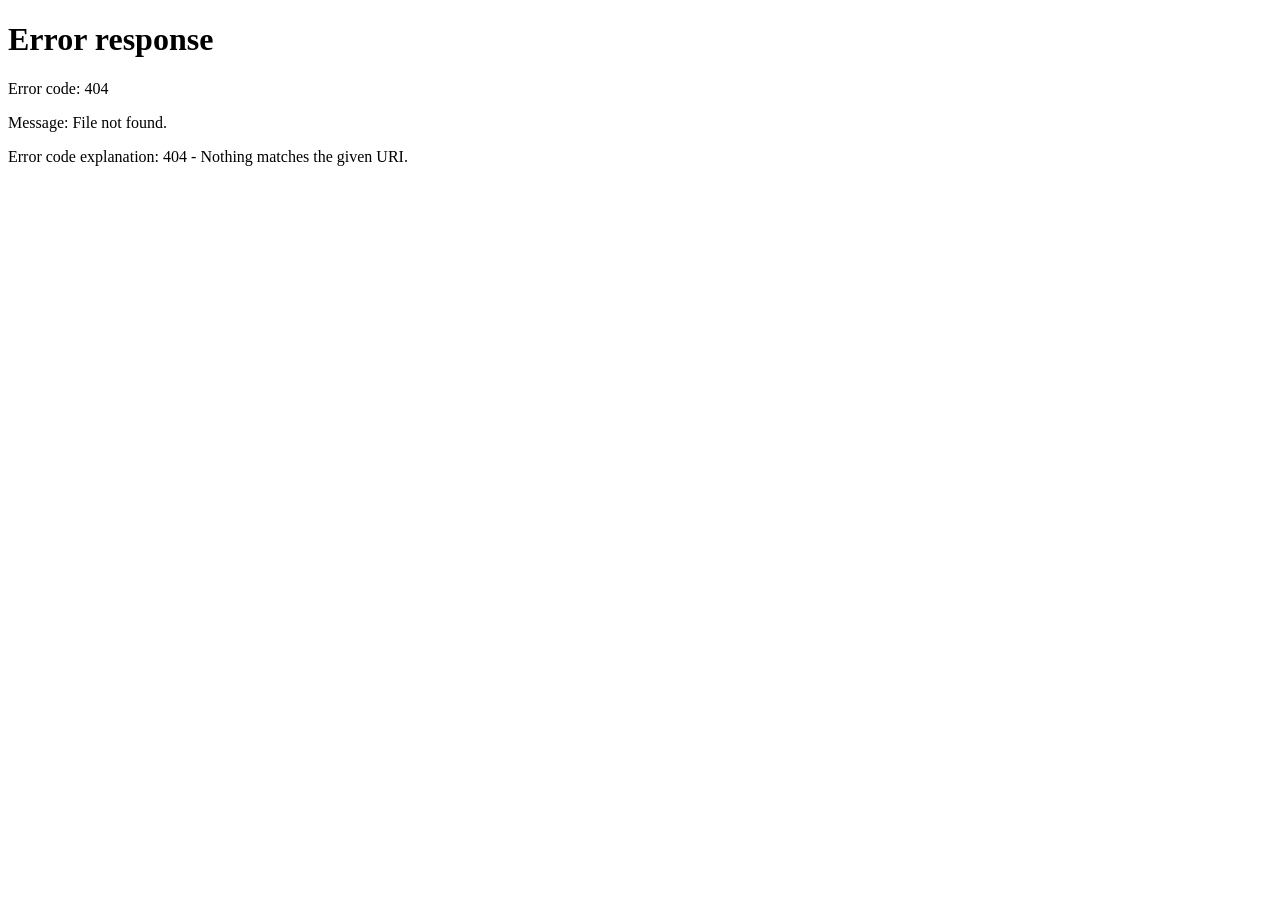
==== admin.html @ 7091c042 "Se organizan los labels de las graficas, se ajusta la vista de modulos desconectados y su ineficienc" ====
<!DOCTYPE html>
<html lang="es">

<head>
  <meta charset="UTF-8" />
  <meta name="viewport" content="width=device-width, initial-scale=1.0" />
  <title>EX-VIEW Solar — Configurador de Dashboard</title>
  <meta name="description" content="Configura los parámetros para ver el dashboard de anomalías fotovoltaicas." />
  <link rel="preconnect" href="https://fonts.googleapis.com" />
  <link rel="preconnect" href="https://fonts.gstatic.com" crossorigin />
  <link href="https://fonts.googleapis.com/css2?family=Inter:wght@300;400;500;600;700;800&display=swap"
    rel="stylesheet" />
  <link rel="stylesheet" href="css/admin.css?v=2.3" />
</head>

<body>

  <!-- Background particles -->
  <div class="bg-grid"></div>

  <main class="page-wrapper">

    <!-- Header -->
    <header class="site-header">
      <img src="media/logo-nav.png" alt="EX-VIEW Solar logo"
        style="height:75px;width:auto;object-fit:contain;display:block;flex-shrink:0;" />
      <div>
        <h1 class="site-title">EX-VIEW <span>Solar</span></h1>
        <p class="site-subtitle">Configurador de Dashboard de Anomalías</p>
      </div>
    </header>

    <!-- Card -->
    <section class="card" aria-labelledby="form-title">
      <div class="card-header">
        <h2 id="form-title">Parámetros del Dashboard</h2>
        <p>Completa los datos para generar el enlace al dashboard.</p>
      </div>

      <form id="dashboardForm" class="form" novalidate>

        <!-- Asset con autocomplete -->
        <div class="form-group autocomplete-wrap">
          <label for="installation">Nombre de instalación <span class="required">*</span></label>
          <input id="installation" name="installation" type="text" placeholder="Ej: Planta Solar Norte"
            autocomplete="off" required />
          <ul id="assetDropdown" class="autocomplete-list" hidden></ul>
          <span class="hint">Escribe para buscar instalaciones en la base de datos.</span>
        </div>

        <!-- 1. Total de paneles -->
        <div class="form-group">
          <label for="total_paneles">Total de paneles <span class="required">*</span></label>
          <input id="total_paneles" name="total_paneles" type="number" min="1" placeholder="Ej: 500" required />
        </div>

        <!-- 2. Strings desconectados: toggle izquierda, módulos derecha (si Sí) -->
        <div class="form-row">
          <div class="form-group">
            <div class="toggle-group">
              <label>¿Strings desconectados?</label>
              <div class="toggle-pill" role="group" aria-label="¿Existen strings desconectados?">
                <button type="button" id="toggleStringNo" class="active" aria-pressed="true">No</button>
                <button type="button" id="toggleStringYes" aria-pressed="false">Sí</button>
              </div>
            </div>
          </div>
          <div id="modulosGroup" class="form-group modulos-field hidden-field">
            <label for="modulos_desconectados">Módulos desconectados <span class="required">*</span></label>
            <input id="modulos_desconectados" name="modulos_desconectados" type="number" min="1" placeholder="Ej: 2" />
          </div>
        </div>

        <!-- 3. Capacidad + Unidad -->
        <div class="form-row">
          <div class="form-group">
            <label for="capacidad_instalada_mw">Capacidad instalada <span class="required">*</span></label>
            <input id="capacidad_instalada_mw" name="capacidad_instalada_mw" type="number" min="0.001" step="0.001"
              placeholder="Ej: 2.5" required />
          </div>
          <div class="form-group">
            <label for="unidad">Unidad de pérdida <span class="required">*</span></label>
            <select id="unidad" name="unidad" required>
              <option value="MW">MW (Megawatts)</option>
              <option value="kW">kW (Kilowatts)</option>
            </select>
          </div>
        </div>

        <!-- Files URL (opcional) -->
        <div class="form-group">
          <label for="files_url">URL de archivos (opcional)</label>
          <input id="files_url" name="files_url" type="url" placeholder="https://drive.google.com/..." />
          <span class="hint">Enlace a imágenes o reportes de la inspección.</span>
        </div>

        <button type="submit" id="submitBtn" class="btn-primary">
          <span class="btn-text">Ver Dashboard</span>
        </button>
      </form>
    </section>

    <!-- Error -->
    <div id="errorBanner" class="error-banner" hidden role="alert">
      <svg width="18" height="18" viewBox="0 0 24 24" fill="none" stroke="currentColor" stroke-width="2">
        <circle cx="12" cy="12" r="10" />
        <line x1="12" y1="8" x2="12" y2="12" />
        <line x1="12" y1="16" x2="12.01" y2="16" />
      </svg>
      <span id="errorMessage"></span>
    </div>

  </main>

  <script src="js/admin.js?v=2.3"></script>
</body>

</html>
---- css/admin.css ----
/* ═══════════════════════════════════════════════════════════
   EX-VIEW Solar — Admin Form Styles (Light Theme)
   ═══════════════════════════════════════════════════════════ */

*,
*::before,
*::after {
  box-sizing: border-box;
  margin: 0;
  padding: 0;
}
[hidden] { display: none !important; }

:root {
  --clr-bg: #f8fafc;
  --clr-surface: #ffffff;
  --clr-surface-2: #f1f5f9;
  --clr-border: #e2e8f0;
  --clr-amber: #f59e0b;
  --clr-amber-2: #fbbf24;
  --clr-text: #0f172a;
  --clr-muted: #64748b;
  --clr-success: #10b981;
  --clr-error: #ef4444;
  --radius: 12px;
  --radius-sm: 8px;
  --ff: 'Inter', system-ui, sans-serif;
}

html {
  font-size: 16px;
}

body {
  font-family: var(--ff);
  background: var(--clr-bg);
  color: var(--clr-text);
  min-height: 100vh;
  line-height: 1.6;
}

/* ── Background grid ──────────────────────────────────────── */
.bg-grid {
  position: fixed;
  inset: 0;
  z-index: 0;
  pointer-events: none;
  background-image:
    linear-gradient(rgba(245, 158, 11, .06) 1px, transparent 1px),
    linear-gradient(90deg, rgba(245, 158, 11, .06) 1px, transparent 1px);
  background-size: 48px 48px;
}

/* ── Layout ──────────────────────────────────────────────── */
.page-wrapper {
  position: relative;
  z-index: 1;
  max-width: 640px;
  margin: 0 auto;
  padding: 2.5rem 1.25rem 4rem;
  display: flex;
  flex-direction: column;
  gap: 1.5rem;
  width: 100%;
  min-width: 0;
}

/* ── Header ──────────────────────────────────────────────── */
.site-header {
  display: flex;
  align-items: center;
  gap: 1rem;
  padding-bottom: 1rem;
  border-bottom: 1px solid var(--clr-border);
}

.logo-mark {
  width: 52px;
  height: 52px;
  background: rgba(245, 158, 11, .1);
  border: 1px solid rgba(245, 158, 11, .3);
  border-radius: 12px;
  display: grid;
  place-items: center;
  flex-shrink: 0;
}

.site-title {
  font-size: 1.35rem;
  font-weight: 800;
  letter-spacing: -.02em;
  color: var(--clr-text);
}

.site-title span {
  color: var(--clr-amber);
}

.site-subtitle {
  font-size: .8rem;
  color: var(--clr-muted);
  margin-top: .1rem;
}

/* ── Card ────────────────────────────────────────────────── */
.card {
  background: var(--clr-surface);
  border: 1px solid var(--clr-border);
  border-radius: var(--radius);
  overflow: hidden;
  box-shadow: 0 1px 8px rgba(0, 0, 0, .06);
}

.card-header {
  padding: 1.75rem 1.75rem 0;
}

.card-header h2 {
  font-size: 1.1rem;
  font-weight: 700;
  margin-bottom: .3rem;
  color: var(--clr-text);
}

.card-header p {
  font-size: .85rem;
  color: var(--clr-muted);
}

/* ── Form ────────────────────────────────────────────────── */
.form {
  padding: 1.75rem;
  display: flex;
  flex-direction: column;
  gap: 1.25rem;
}

.form-row {
  display: grid;
  grid-template-columns: 1fr 1fr;
  gap: 1rem;
}

.form-group {
  display: flex;
  flex-direction: column;
  gap: .35rem;
}

.form-group label {
  font-size: .75rem;
  font-weight: 600;
  color: var(--clr-muted);
  text-transform: uppercase;
  letter-spacing: .05em;
}

.required {
  color: var(--clr-amber);
}

.form-group input,
.form-group select {
  background: var(--clr-surface);
  border: 1px solid var(--clr-border);
  border-radius: var(--radius-sm);
  color: var(--clr-text);
  font-family: var(--ff);
  font-size: .9rem;
  padding: .65rem .9rem;
  transition: border-color .2s, box-shadow .2s;
  outline: none;
  appearance: none;
  -webkit-appearance: none;
}

.form-group input:focus,
.form-group select:focus {
  border-color: var(--clr-amber);
  box-shadow: 0 0 0 3px rgba(245, 158, 11, .15);
}

.form-group input::placeholder {
  color: var(--clr-muted);
}

.form-group select {
  background-image: url("data:image/svg+xml,%3Csvg xmlns='http://www.w3.org/2000/svg' width='12' height='12' viewBox='0 0 24 24' fill='none' stroke='%2364748b' stroke-width='2'%3E%3Cpolyline points='6 9 12 15 18 9'/%3E%3C/svg%3E");
  background-repeat: no-repeat;
  background-position: right .75rem center;
  padding-right: 2.25rem;
  cursor: pointer;
}

.hint {
  font-size: .75rem;
  color: var(--clr-muted);
}

/* ── Buttons ─────────────────────────────────────────────── */
.btn-primary {
  display: inline-flex;
  align-items: center;
  justify-content: center;
  gap: .5rem;
  background: #02152a;
  color: #fff;
  font-family: var(--ff);
  font-size: .9rem;
  font-weight: 700;
  border: none;
  border-radius: var(--radius-sm);
  padding: .8rem 1.5rem;
  cursor: pointer;
  transition: opacity .2s, transform .15s, box-shadow .2s;
  box-shadow: 0 4px 20px rgba(2,21,42,.35);
  text-decoration: none;
}

.btn-primary:hover {
  opacity: .88;
  transform: translateY(-1px);
  box-shadow: 0 8px 28px rgba(2,21,42,.5);
}

.btn-primary:active {
  transform: translateY(0);
}

.btn-primary:disabled {
  opacity: .6;
  cursor: not-allowed;
  transform: none;
}

.btn-spinner svg {
  animation: spin .7s linear infinite;
}

@keyframes spin {
  to {
    transform: rotate(360deg);
  }
}

.btn-secondary {
  background: var(--clr-surface-2);
  border: 1px solid var(--clr-border);
  color: var(--clr-text);
  font-family: var(--ff);
  font-size: .82rem;
  font-weight: 500;
  border-radius: var(--radius-sm);
  padding: .5rem 1rem;
  cursor: pointer;
  transition: background .2s, border-color .2s;
}

.btn-secondary:hover {
  background: var(--clr-border);
}

.btn-ghost {
  background: transparent;
  border: 1px solid var(--clr-border);
  color: var(--clr-muted);
  font-family: var(--ff);
  font-size: .85rem;
  border-radius: var(--radius-sm);
  padding: .65rem 1.2rem;
  cursor: pointer;
  transition: color .2s, border-color .2s;
}

.btn-ghost:hover {
  color: var(--clr-text);
  border-color: #94a3b8;
}

.btn-copy {
  background: var(--clr-surface-2);
  border: 1px solid var(--clr-border);
  color: var(--clr-muted);
  border-radius: var(--radius-sm);
  padding: .5rem .75rem;
  cursor: pointer;
  transition: color .2s, border-color .2s;
  flex-shrink: 0;
}

.btn-copy:hover {
  color: var(--clr-amber);
  border-color: var(--clr-amber);
}

/* ── Autocomplete dropdown ───────────────────────────────── */
.autocomplete-wrap {
  position: relative;
}

.autocomplete-list {
  position: absolute;
  top: calc(100% - .35rem);
  left: 0;
  right: 0;
  z-index: 100;
  background: var(--clr-surface);
  border: 1px solid var(--clr-amber);
  border-top: none;
  border-radius: 0 0 var(--radius-sm) var(--radius-sm);
  box-shadow: 0 8px 24px rgba(0, 0, 0, .12);
  list-style: none;
  max-height: 200px;
  overflow-y: auto;
  margin: 0;
  padding: .25rem 0;
}

.autocomplete-list li {
  padding: .55rem .9rem;
  font-size: .88rem;
  color: var(--clr-text);
  cursor: pointer;
  transition: background .15s, color .15s;
  outline: none;
}

.autocomplete-list li:hover,
.autocomplete-list li:focus {
  background: rgba(245, 158, 11, .1);
  color: #b45309;
}

@keyframes slideUp {
  from {
    opacity: 0;
    transform: translateY(16px);
  }

  to {
    opacity: 1;
    transform: none;
  }
}

/* ── Toggle Sí / No ─────────────────────────────────────── */
.toggle-group {
  display: flex;
  align-items: center;
  gap: .5rem;
}

.toggle-group label {
  font-size: .75rem;
  font-weight: 600;
  color: var(--clr-muted);
  text-transform: uppercase;
  letter-spacing: .05em;
  margin-bottom: 0;
}

.toggle-pill {
  display: inline-flex;
  border: 1px solid var(--clr-border);
  border-radius: 999px;
  overflow: hidden;
  background: var(--clr-surface-2);
}

.toggle-pill button {
  font-family: var(--ff);
  font-size: .8rem;
  font-weight: 600;
  border: none;
  background: transparent;
  color: var(--clr-muted);
  padding: .35rem .85rem;
  cursor: pointer;
  transition: background .2s, color .2s;
  border-radius: 999px;
}

.toggle-pill button.active {
  background: #02152a;
  color: #fff;
}

.modulos-field {
  transition: opacity .2s;
}

.modulos-field.hidden-field {
  display: none;
}

/* ── Error banner ────────────────────────────────────────── */
.error-banner {
  display: flex;
  align-items: center;
  gap: .6rem;
  background: rgba(239, 68, 68, .08);
  border: 1px solid rgba(239, 68, 68, .25);
  border-radius: var(--radius-sm);
  color: #dc2626;
  font-size: .85rem;
  padding: .85rem 1.1rem;
  animation: slideUp .3s ease;
}

/* ── Responsive ──────────────────────────────────────────── */
html, body { overflow-x: hidden; }

@media (max-width: 600px) {
  .page-wrapper { padding: 1.75rem 1rem 3rem; }
}

@media (max-width: 520px) {
  .form-row {
    grid-template-columns: 1fr;
  }

  .action-row {
    flex-direction: column;
  }

  .action-row .btn-primary,
  .action-row .btn-ghost {
    width: 100%;
    justify-content: center;
  }

  /* Toggle: centrar en pantallas pequeñas */
  .toggle-group {
    flex-wrap: wrap;
    gap: .4rem;
  }

  /* Inputs y selects: ancho completo */
  .form-group input,
  .form-group select {
    width: 100%;
  }

  .site-header {
    flex-direction: column;
    text-align: center;
  }
}

@media (max-width: 360px) {
  .page-wrapper { padding: 1.25rem .75rem 2.5rem; }

  .form-group input,
  .form-group select {
    font-size: .82rem;
    padding: .55rem .75rem;
  }

  .btn-primary {
    font-size: .85rem;
    padding: .75rem 1.2rem;
  }

  .site-title { font-size: 1.1rem; }
  .site-subtitle { font-size: .72rem; }

  .card-header { padding: 1.25rem 1.25rem 0; }
  .form { padding: 1.25rem; }
}
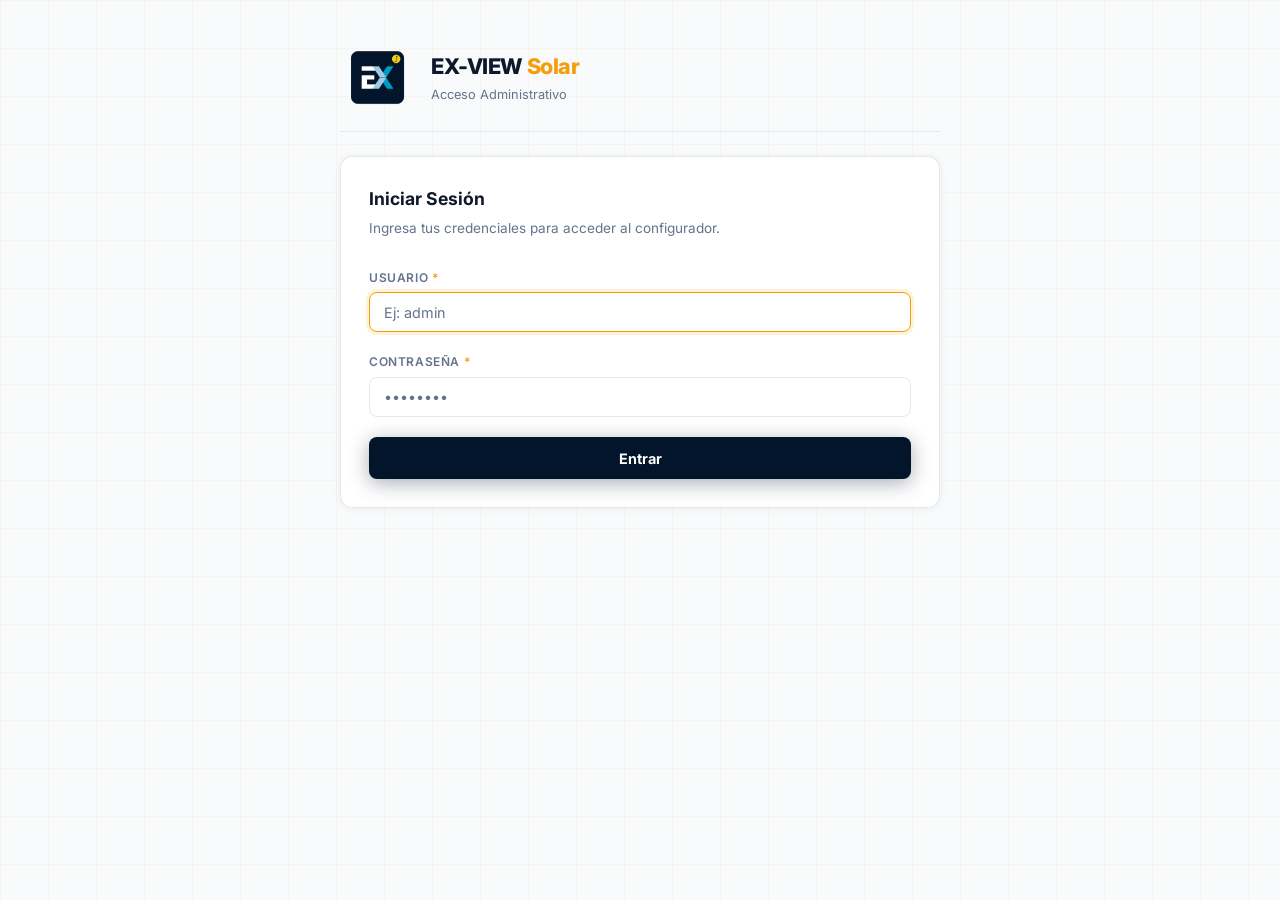
==== commit 5abb86b0: "se ajustan las graficas de acuerdo a los valores de los informes si tiene ineficiencia o no. Se agre" ====
--- a/admin.html
+++ b/admin.html
@@ -10,7 +10,7 @@
   <link rel="preconnect" href="https://fonts.gstatic.com" crossorigin />
   <link href="https://fonts.googleapis.com/css2?family=Inter:wght@300;400;500;600;700;800&display=swap"
     rel="stylesheet" />
-  <link rel="stylesheet" href="css/admin.css?v=2.3" />
+  <link rel="stylesheet" href="css/admin.css?v=2.5" />
 </head>
 
 <body>
@@ -34,18 +34,19 @@
     <section class="card" aria-labelledby="form-title">
       <div class="card-header">
         <h2 id="form-title">Parámetros del Dashboard</h2>
-        <p>Completa los datos para generar el enlace al dashboard.</p>
+        <p>Completa los datos para guardar y generar el enlace al dashboard.</p>
+        <button type="button" class="btn-secondary" style="margin-top: 10px;" onclick="window.location.href='list.html'">Ver dashboards guardados</button>
       </div>
 
       <form id="dashboardForm" class="form" novalidate>
 
-        <!-- Asset con autocomplete -->
+        <!-- Installation name (autocomplete desde asset_name) -->
         <div class="form-group autocomplete-wrap">
-          <label for="installation">Nombre de instalación <span class="required">*</span></label>
+          <label for="installation">Installation name <span class="required">*</span></label>
           <input id="installation" name="installation" type="text" placeholder="Ej: Planta Solar Norte"
             autocomplete="off" required />
           <ul id="assetDropdown" class="autocomplete-list" hidden></ul>
-          <span class="hint">Escribe para buscar instalaciones en la base de datos.</span>
+          <span class="hint">Escribe para buscar instalaciones en la base de datos (asset_name).</span>
         </div>
 
         <!-- 1. Total de paneles -->
@@ -94,8 +95,26 @@
           <span class="hint">Enlace a imágenes o reportes de la inspección.</span>
         </div>
 
+        <!-- PDF Upload opcional (Switch) -->
+        <div class="form-group" style="border-top:1px solid var(--clr-border);padding-top:1.1rem;margin-top:.25rem;">
+          <div class="toggle-group">
+            <label>¿Subir informe PDF?</label>
+            <div class="toggle-pill" role="group" aria-label="¿Subir informe PDF?">
+              <button type="button" id="togglePdfNo" class="active" aria-pressed="true">No</button>
+              <button type="button" id="togglePdfYes" aria-pressed="false">Sí</button>
+            </div>
+          </div>
+        </div>
+        <!-- Campo PDF (condicional) -->
+        <div id="pdfUploadGroup" class="form-group modulos-field hidden-field">
+          <label for="pdfFile">Informe PDF <span class="required">*</span></label>
+          <input id="pdfFile" name="pdfFile" type="file" accept="application/pdf"
+            style="font-size:.85rem;padding:.5rem .9rem;border:1px solid var(--clr-border);border-radius:var(--radius-sm);background:var(--clr-surface);"/>
+          <span class="hint">Máximo 50 MB. El PDF se procesará automáticamente para extraer anomalías.</span>
+        </div>
+
         <button type="submit" id="submitBtn" class="btn-primary">
-          <span class="btn-text">Ver Dashboard</span>
+          <span class="btn-text">Guardar y Ver Dashboard</span>
         </button>
       </form>
     </section>
@@ -112,7 +131,7 @@
 
   </main>
 
-  <script src="js/admin.js?v=2.3"></script>
+  <script src="js/admin.js?v=2.5"></script>
 </body>
 
 </html>
